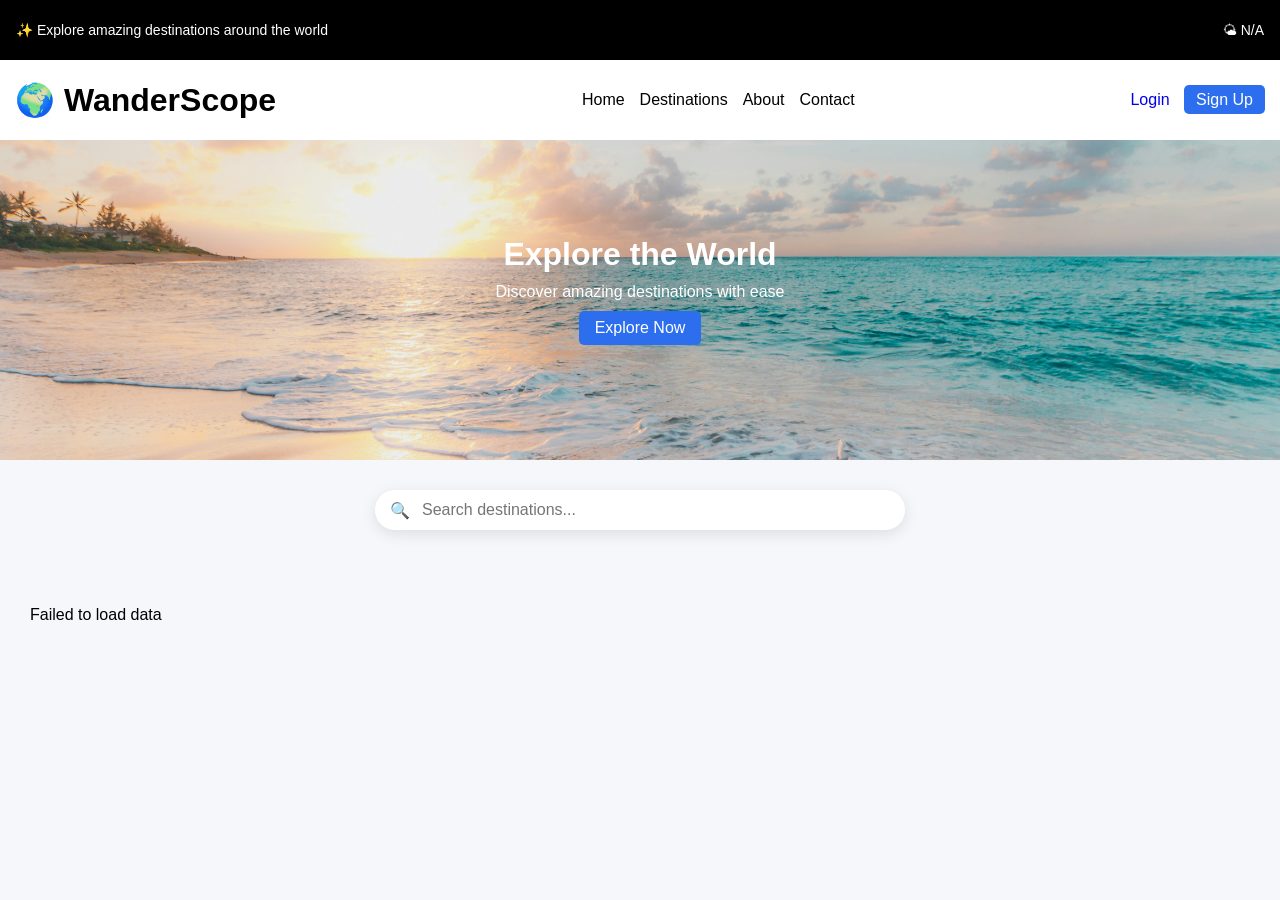
==== index.html @ 40058226 "contactpage U(close #7)" ====
<!DOCTYPE html>
<html lang="en">
<head>
    <meta charset="UTF-8">
    <meta name="viewport" content="width=device-width, initial-scale=1.0">
    <title>Travel Destination Explorer</title>
    <link rel="stylesheet" href="style.css">
</head>

<body>

<header class="header">

    <div class="top-bar">
        <p>✨ Explore amazing destinations around the world</p>
        <!--<a href="#">Get Started →</a>-->
        <div class="top-info">
        <span id="weatherMini">🌤 --°C</span>
       <!----<span id="timeMini">🕒 --:--</span>-->
    </div>
    </div>

    <div class="nav container">
        <h1 class="logo">🌍 WanderScope</h1>

        <nav>
            <ul class="nav-links">
                <li><a href="#">Home</a></li>
                <li><a href="#">Destinations</a></li>
                <li><a href="#">About</a></li>
                <li><a href="contact.html">Contact</a></li>
            </ul>
        </nav>

        <div class="nav-actions">
            <a href="#" class="login">Login</a>
            <a href="#" class="signup">Sign Up</a>
        </div>
    </div>

</header>
<section class="hero">
  <div class="hero-content">
    <h1>Explore the World</h1>
    <p>Discover amazing destinations with ease</p>
    <a href="#" class="btn">Explore Now</a>
  </div>
</section>
<section class="search">
  <div class="search-box">
    <span class="icon">🔍</span>
    <input type="text" id="searchInput" placeholder="Search destinations...">
  </div>
</section>



<section class="cards" id="cardContainer">
  <!-- Cards from JS -->
</section>


<script src="script.js"></script>

</body>
</html>
---- style.css ----
body {
  margin: 0;
  font-family: Arial, sans-serif;
  background: #F5F7FA;
}


.top-bar {
  background: #000;
  color: #fff;
  display: flex;
  justify-content: space-between;
   align-items: center;
  align-items: center;
  padding: 8px 16px;
  font-size: 14px;
}

.top-bar a {
  color: orange;
  text-decoration: none;
}


.header {
  background: #fff;
}


.nav {
  display: flex;
  justify-content: space-between;
  align-items: center;
  padding: 15px;
}


.logo {
  margin: 0;
}


.nav-links {
  list-style: none;
  display: flex;
  gap: 15px;
}

.nav-links a {
  text-decoration: none;
  color: #000;
}

.nav-links a:hover {
  color: #2C6EED;
}


.nav-actions a {
  margin-left: 10px;
  text-decoration: none;
}

.signup {
  background: #2C6EED;
  color: #fff;
  padding: 6px 12px;
  border-radius: 5px;
}

.hero {
  height: 300px;
  background: url('images/herophoto.jpg') no-repeat center/cover;
  display: flex;
  justify-content: center;
  align-items: center;
  color: #fff;
  text-align: center;
  position: relative;
   padding-bottom: 20px;
}

.hero-content h1 {
  margin: 0;
  font-size: 32px;
}

.hero-content p {
  margin: 10px 0;
}

.btn {
  display: inline-block;
  padding: 8px 16px;
  background: #2C6EED;
  color: #fff;
  text-decoration: none;
  border-radius: 5px;
}


.search {
  display: flex;
  justify-content: center;
   margin: 30px 0;
}

.search-box {
  display: flex;
  align-items: center;
  width: 100%;
  max-width: 500px;
  background: #fff;
  border-radius: 50px;
  padding: 10px 15px;
  box-shadow: 0 4px 15px rgba(0,0,0,0.1);
}

.search-box .icon {
  margin-right: 10px;
  font-size: 16px;
}

.search-box input {
  border: none;
  outline: none;
  flex: 1;
  font-size: 16px;
}
.cards {
  display: grid;
  grid-template-columns: repeat(3, 1fr);
  gap: 20px;
  padding: 30px;
}

.card {
  background: #fff;
  border-radius: 12px;
  overflow: hidden;
  box-shadow: 0 4px 10px rgba(0,0,0,0.1);
  transition: 0.3s;

}

.card:hover {
  transform: translateY(-5px);
}

/* ✅ FIX IMAGE */
.card img {
  width: 100%;
  height: 300px;       /* fixed height */
  object-fit: cover;   /* keeps image proper */
}

/* ✅ FIX HEIGHT */
.card-content {
  padding: 12px;
}

.card h3 {
  margin: 5px 0;
  font-size: 18px;
}

.card p {
  font-size: 13px;
  color: #666;
  margin: 5px 0;
}

/* ✅ BUTTON SMALL */
.card button {
  margin-top: 8px;
  padding: 10px 20px;
  font-size: 13px;
  background: #2C6EED;
  color: #fff;
  border: none;
  border-radius: 5px;
}

.contact-section {
  max-width: 500px;
  margin: 50px auto;
  background: #fff;
  padding: 25px;
  border-radius: 10px;
  box-shadow: 0 4px 10px rgba(0,0,0,0.1);
}

.contact-section h2 {
  text-align: center;
  margin-bottom: 20px;
}

.contact-section form {
  display: flex;
  flex-direction: column;
}

.contact-section input,
.contact-section textarea {
  width: 100%;
  padding: 10px;
  margin: 10px 0;
  border: 1px solid #ddd;
  border-radius: 5px;
  outline: none;
}

.contact-section textarea {
  height: 120px;
  resize: none;
}

.contact-section button {
  margin-top: 10px;
  padding: 10px;
  background: #2C6EED;
  color: white;
  border: none;
  border-radius: 5px;
  cursor: pointer;
}

.contact-section button:hover {
  background: #1f5bd1;
}
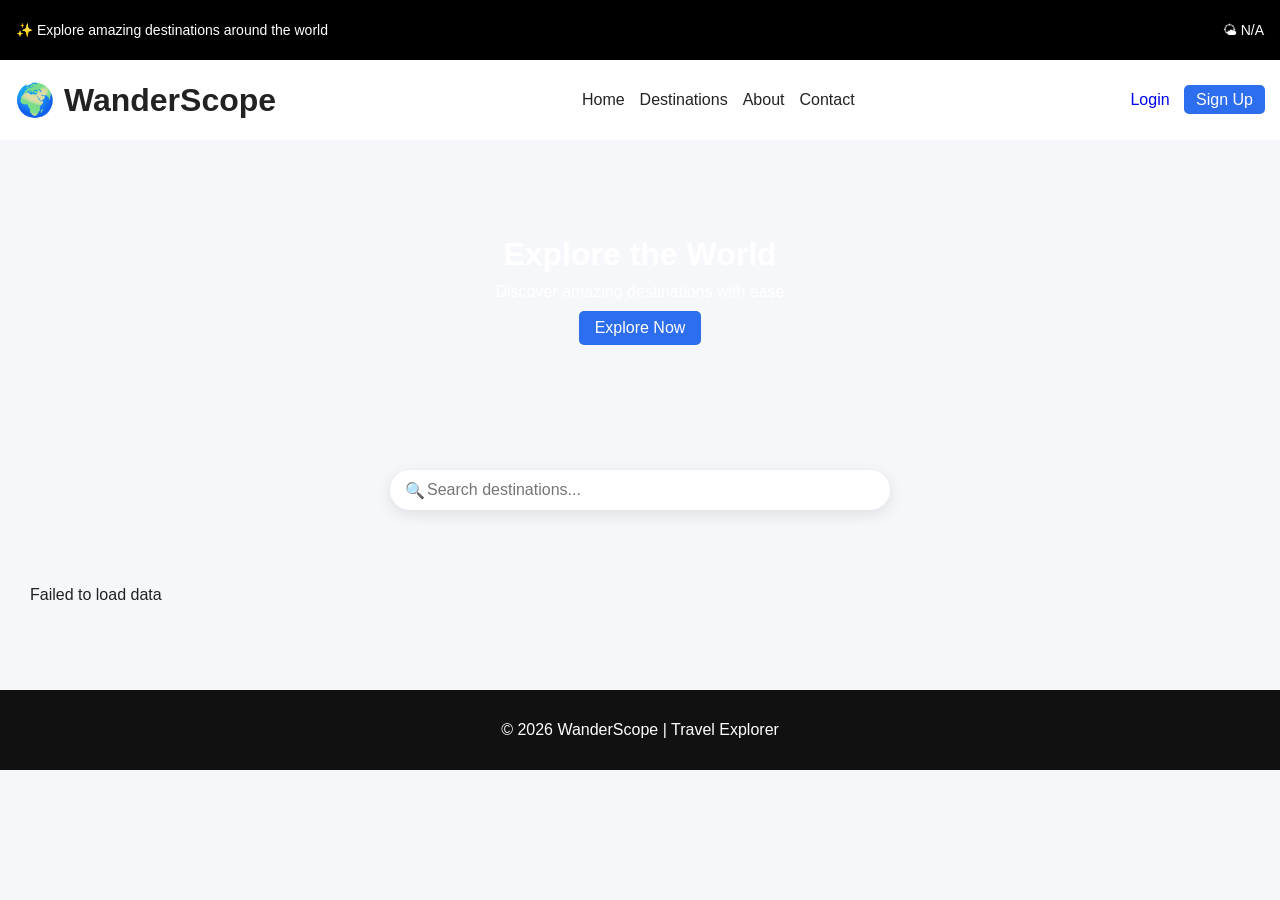
==== commit 4628bda6: "add ui layout" ====
--- a/index.html
+++ b/index.html
@@ -21,22 +21,24 @@
     </div>
 
     <div class="nav container">
-        <h1 class="logo">🌍 WanderScope</h1>
+  <h1 class="logo">🌍 WanderScope</h1>
 
-        <nav>
-            <ul class="nav-links">
-                <li><a href="#">Home</a></li>
-                <li><a href="#">Destinations</a></li>
-                <li><a href="#">About</a></li>
-                <li><a href="contact.html">Contact</a></li>
-            </ul>
-        </nav>
+  <button class="hamburger" id="hamburgerBtn">☰</button>
 
-        <div class="nav-actions">
-            <a href="#" class="login">Login</a>
-            <a href="#" class="signup">Sign Up</a>
-        </div>
-    </div>
+  <nav>
+    <ul class="nav-links" id="navLinks">
+      <li><a href="index.html">Home</a></li>
+      <li><a href="explore.html">Destinations</a></li>
+      <li><a href="about.html">About</a></li>
+      <li><a href="contact.html">Contact</a></li>
+    </ul>
+  </nav>
+
+  <div class="nav-actions">
+    <a href="#" class="login">Login</a>
+    <a href="#" class="signup">Sign Up</a>
+  </div>
+</div>
 
 </header>
 <section class="hero">
@@ -61,6 +63,9 @@
 
 
 <script src="script.js"></script>
+<footer class="footer">
+  <p>© 2026 WanderScope | Travel Explorer</p>
+</footer>
 
 </body>
 </html>
--- a/style.css
+++ b/style.css
@@ -1,45 +1,56 @@
+:root {
+  --primary: #2C6EED;
+  --bg: #F5F7FA;
+  --text: #222;
+  --white: #ffffff;
+  --radius: 12px;
+  --spacing: 16px;
+}
+
+
+
+* {
+  box-sizing: border-box;
+}
+
 body {
   margin: 0;
   font-family: Arial, sans-serif;
-  background: #F5F7FA;
-}
+  background: var(--bg);
+  color: var(--text);
+}
+
 
 
 .top-bar {
   background: #000;
-  color: #fff;
+  color: var(--white);
   display: flex;
   justify-content: space-between;
-   align-items: center;
   align-items: center;
   padding: 8px 16px;
   font-size: 14px;
-}
-
-.top-bar a {
-  color: orange;
-  text-decoration: none;
+  flex-wrap: wrap; 
+  gap: 10px;
 }
 
 
 .header {
-  background: #fff;
-}
-
+  background: var(--white);
+}
 
 .nav {
   display: flex;
   justify-content: space-between;
   align-items: center;
   padding: 15px;
-}
-
+  position: relative;
+}
 
 .logo {
   margin: 0;
 }
 
-
 .nav-links {
   list-style: none;
   display: flex;
@@ -48,13 +59,12 @@
 
 .nav-links a {
   text-decoration: none;
-  color: #000;
+  color: var(--text);
 }
 
 .nav-links a:hover {
-  color: #2C6EED;
-}
-
+  color: var(--primary);
+}
 
 .nav-actions a {
   margin-left: 10px;
@@ -62,11 +72,21 @@
 }
 
 .signup {
-  background: #2C6EED;
-  color: #fff;
+  background: var(--primary);
+  color: var(--white);
   padding: 6px 12px;
   border-radius: 5px;
 }
+
+
+.hamburger {
+  display: none;
+  font-size: 26px;
+  background: none;
+  border: none;
+  cursor: pointer;
+}
+
 
 .hero {
   height: 300px;
@@ -74,10 +94,9 @@
   display: flex;
   justify-content: center;
   align-items: center;
-  color: #fff;
+  color: var(--white);
   text-align: center;
-  position: relative;
-   padding-bottom: 20px;
+  padding: 20px;
 }
 
 .hero-content h1 {
@@ -92,8 +111,8 @@
 .btn {
   display: inline-block;
   padding: 8px 16px;
-  background: #2C6EED;
-  color: #fff;
+  background: var(--primary);
+  color: var(--white);
   text-decoration: none;
   border-radius: 5px;
 }
@@ -102,7 +121,7 @@
 .search {
   display: flex;
   justify-content: center;
-   margin: 30px 0;
+  margin: 30px 0;
 }
 
 .search-box {
@@ -110,15 +129,10 @@
   align-items: center;
   width: 100%;
   max-width: 500px;
-  background: #fff;
+  background: var(--white);
   border-radius: 50px;
   padding: 10px 15px;
   box-shadow: 0 4px 15px rgba(0,0,0,0.1);
-}
-
-.search-box .icon {
-  margin-right: 10px;
-  font-size: 16px;
 }
 
 .search-box input {
@@ -127,6 +141,8 @@
   flex: 1;
   font-size: 16px;
 }
+
+
 .cards {
   display: grid;
   grid-template-columns: repeat(3, 1fr);
@@ -135,26 +151,23 @@
 }
 
 .card {
-  background: #fff;
-  border-radius: 12px;
+  background: var(--white);
+  border-radius: var(--radius);
   overflow: hidden;
   box-shadow: 0 4px 10px rgba(0,0,0,0.1);
   transition: 0.3s;
-
 }
 
 .card:hover {
   transform: translateY(-5px);
 }
 
-/* ✅ FIX IMAGE */
 .card img {
   width: 100%;
-  height: 300px;       /* fixed height */
-  object-fit: cover;   /* keeps image proper */
-}
-
-/* ✅ FIX HEIGHT */
+  height: 300px;
+  object-fit: cover;
+}
+
 .card-content {
   padding: 12px;
 }
@@ -167,26 +180,25 @@
 .card p {
   font-size: 13px;
   color: #666;
-  margin: 5px 0;
-}
-
-/* ✅ BUTTON SMALL */
+}
+
 .card button {
   margin-top: 8px;
   padding: 10px 20px;
   font-size: 13px;
-  background: #2C6EED;
-  color: #fff;
+  background: var(--primary);
+  color: var(--white);
   border: none;
   border-radius: 5px;
 }
+
 
 .contact-section {
   max-width: 500px;
   margin: 50px auto;
-  background: #fff;
+  background: var(--white);
   padding: 25px;
-  border-radius: 10px;
+  border-radius: var(--radius);
   box-shadow: 0 4px 10px rgba(0,0,0,0.1);
 }
 
@@ -207,7 +219,6 @@
   margin: 10px 0;
   border: 1px solid #ddd;
   border-radius: 5px;
-  outline: none;
 }
 
 .contact-section textarea {
@@ -218,8 +229,8 @@
 .contact-section button {
   margin-top: 10px;
   padding: 10px;
-  background: #2C6EED;
-  color: white;
+  background: var(--primary);
+  color: var(--white);
   border: none;
   border-radius: 5px;
   cursor: pointer;
@@ -227,4 +238,67 @@
 
 .contact-section button:hover {
   background: #1f5bd1;
+}
+
+.footer {
+  background: #111;
+  color: white;
+  text-align: center;
+  padding: 15px;
+  margin-top: 40px;
+}
+
+
+@media (max-width: 768px) {
+
+  
+  .cards {
+    grid-template-columns: 1fr;
+    padding: 15px;
+  }
+
+  
+  .nav-links {
+    display: none;
+    position: absolute;
+    top: 60px;
+    right: 10px;
+    background: var(--white);
+    flex-direction: column;
+    padding: 10px;
+    border-radius: 10px;
+    box-shadow: 0 4px 10px rgba(0,0,0,0.2);
+  }
+
+  .nav-links.show {
+    display: flex;
+  }
+
+  .hamburger {
+    display: block;
+  }
+
+  .nav-actions {
+    display: none;
+  }
+
+  
+  .hero {
+    height: auto;
+    padding: 40px 20px;
+  }
+
+  .hero-content h1 {
+    font-size: 24px;
+  }
+
+  
+  .search-box {
+    width: 90%;
+  }
+  .top-bar {
+    flex-direction: column;
+    align-items: flex-start;
+    text-align: left;
+  }
 }
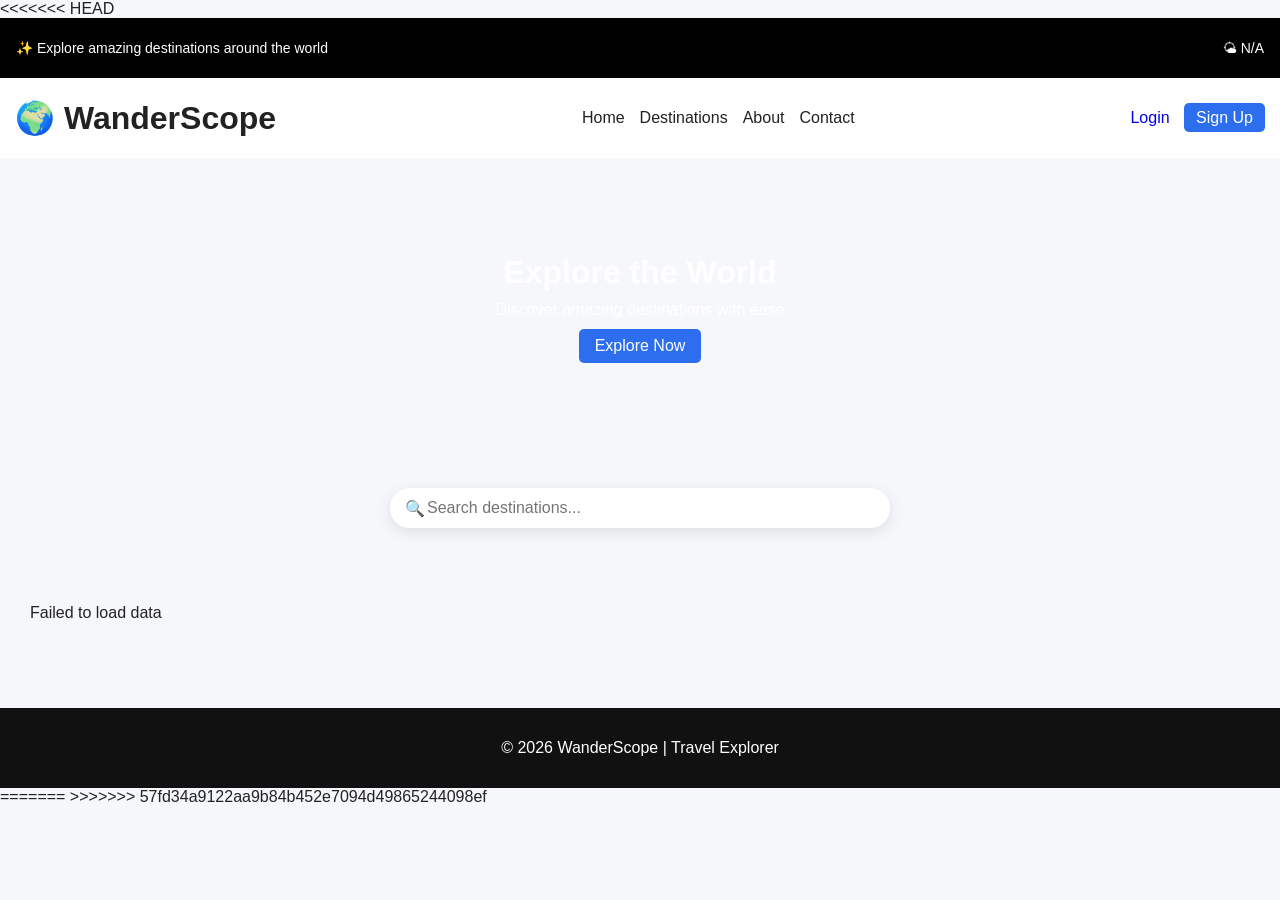
==== commit 7da37423: "resolve merge conflict" ====
--- a/index.html
+++ b/index.html
@@ -1,3 +1,4 @@
+<<<<<<< HEAD
 <!DOCTYPE html>
 <html lang="en">
 <head>
@@ -68,4 +69,6 @@
 </footer>
 
 </body>
-</html>+</html>
+=======
+>>>>>>> 57fd34a9122aa9b84b452e7094d49865244098ef
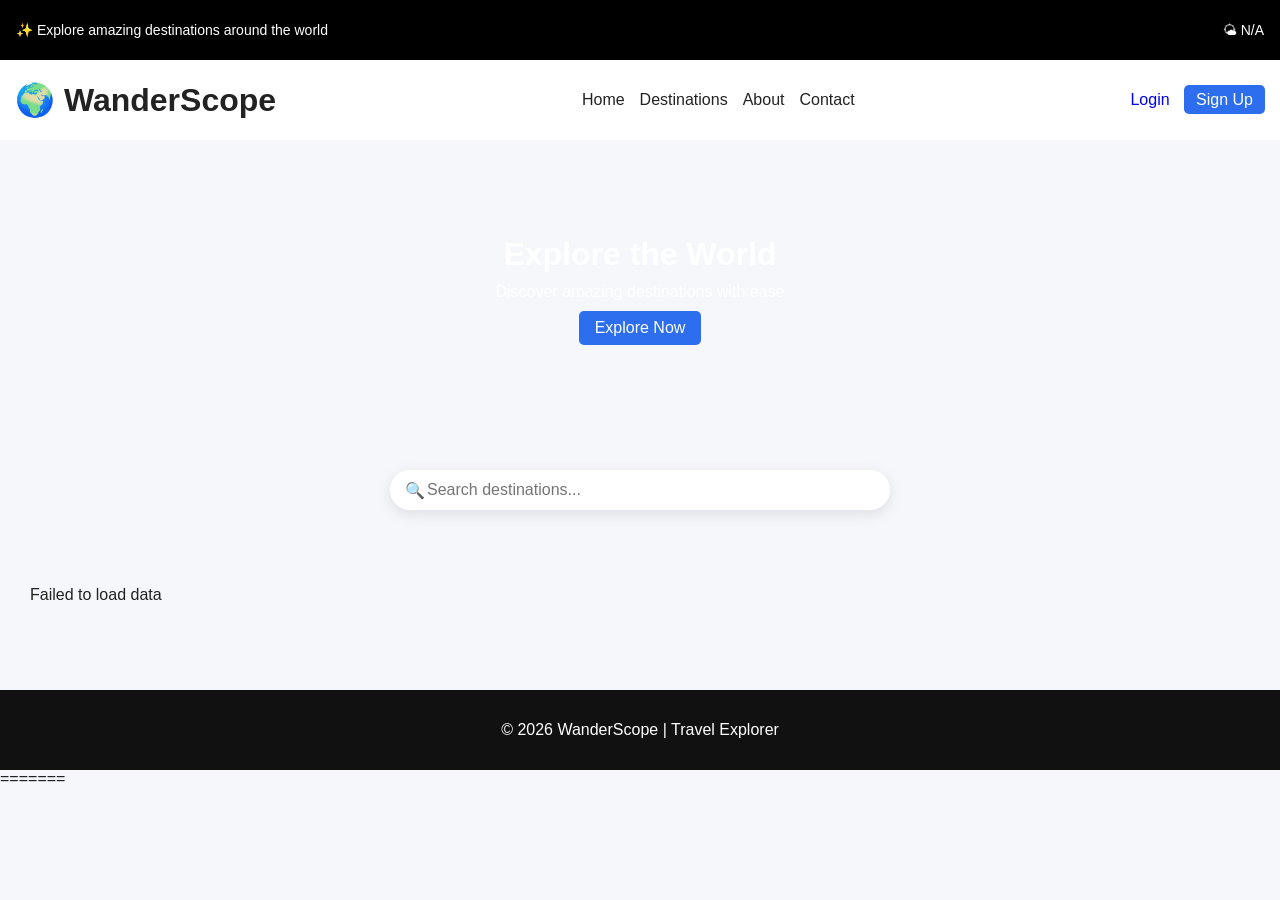
==== commit e92fe78c: "Fix merge conflict in index.html Resolve merge conflict in index.html" ====
--- a/index.html
+++ b/index.html
@@ -1,4 +1,4 @@
-<<<<<<< HEAD
+
 <!DOCTYPE html>
 <html lang="en">
 <head>
@@ -71,4 +71,4 @@
 </body>
 </html>
 =======
->>>>>>> 57fd34a9122aa9b84b452e7094d49865244098ef
+
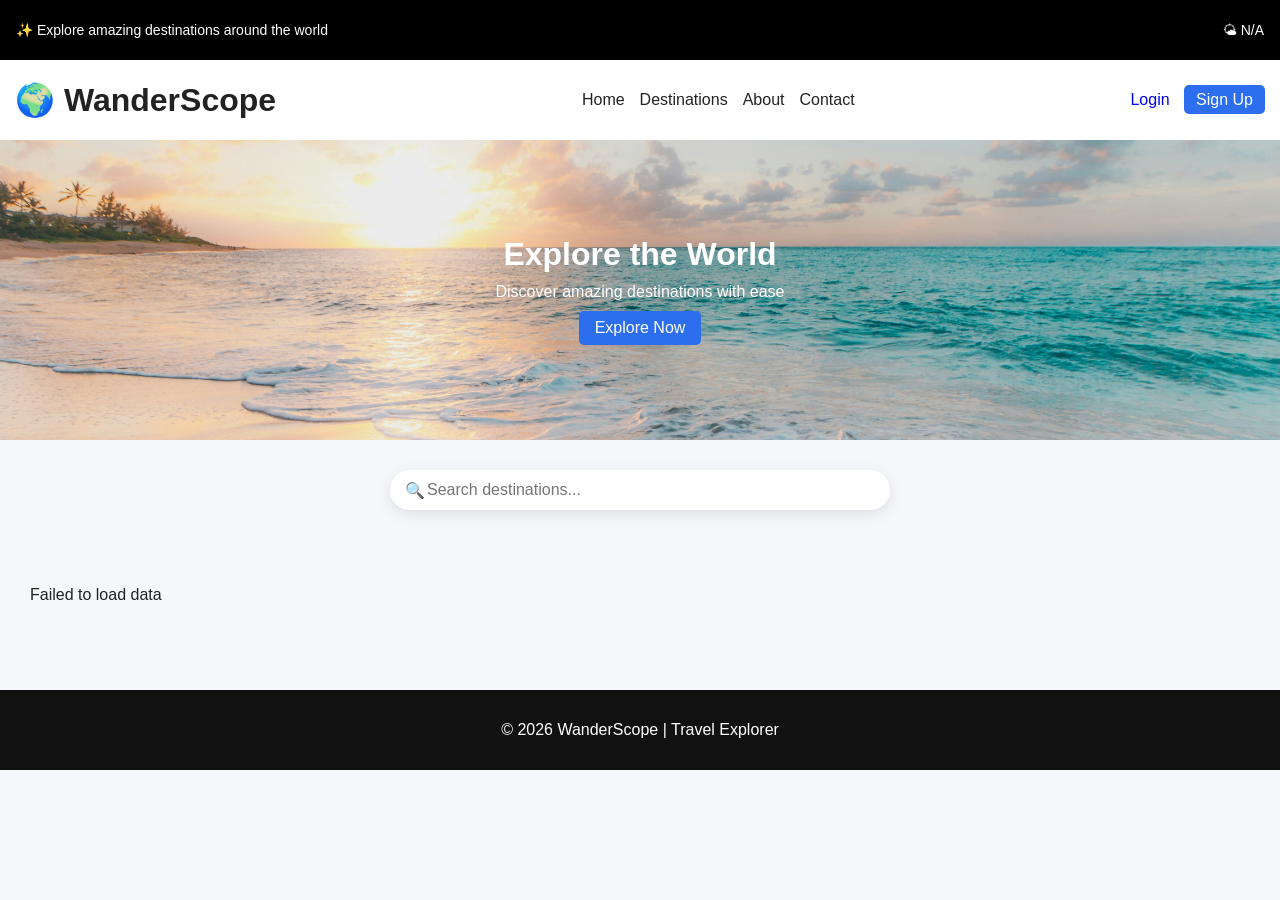
==== commit 2894cd04: "resolve merge conflict 1" ====
--- a/index.html
+++ b/index.html
@@ -70,5 +70,4 @@
 
 </body>
 </html>
-=======
 
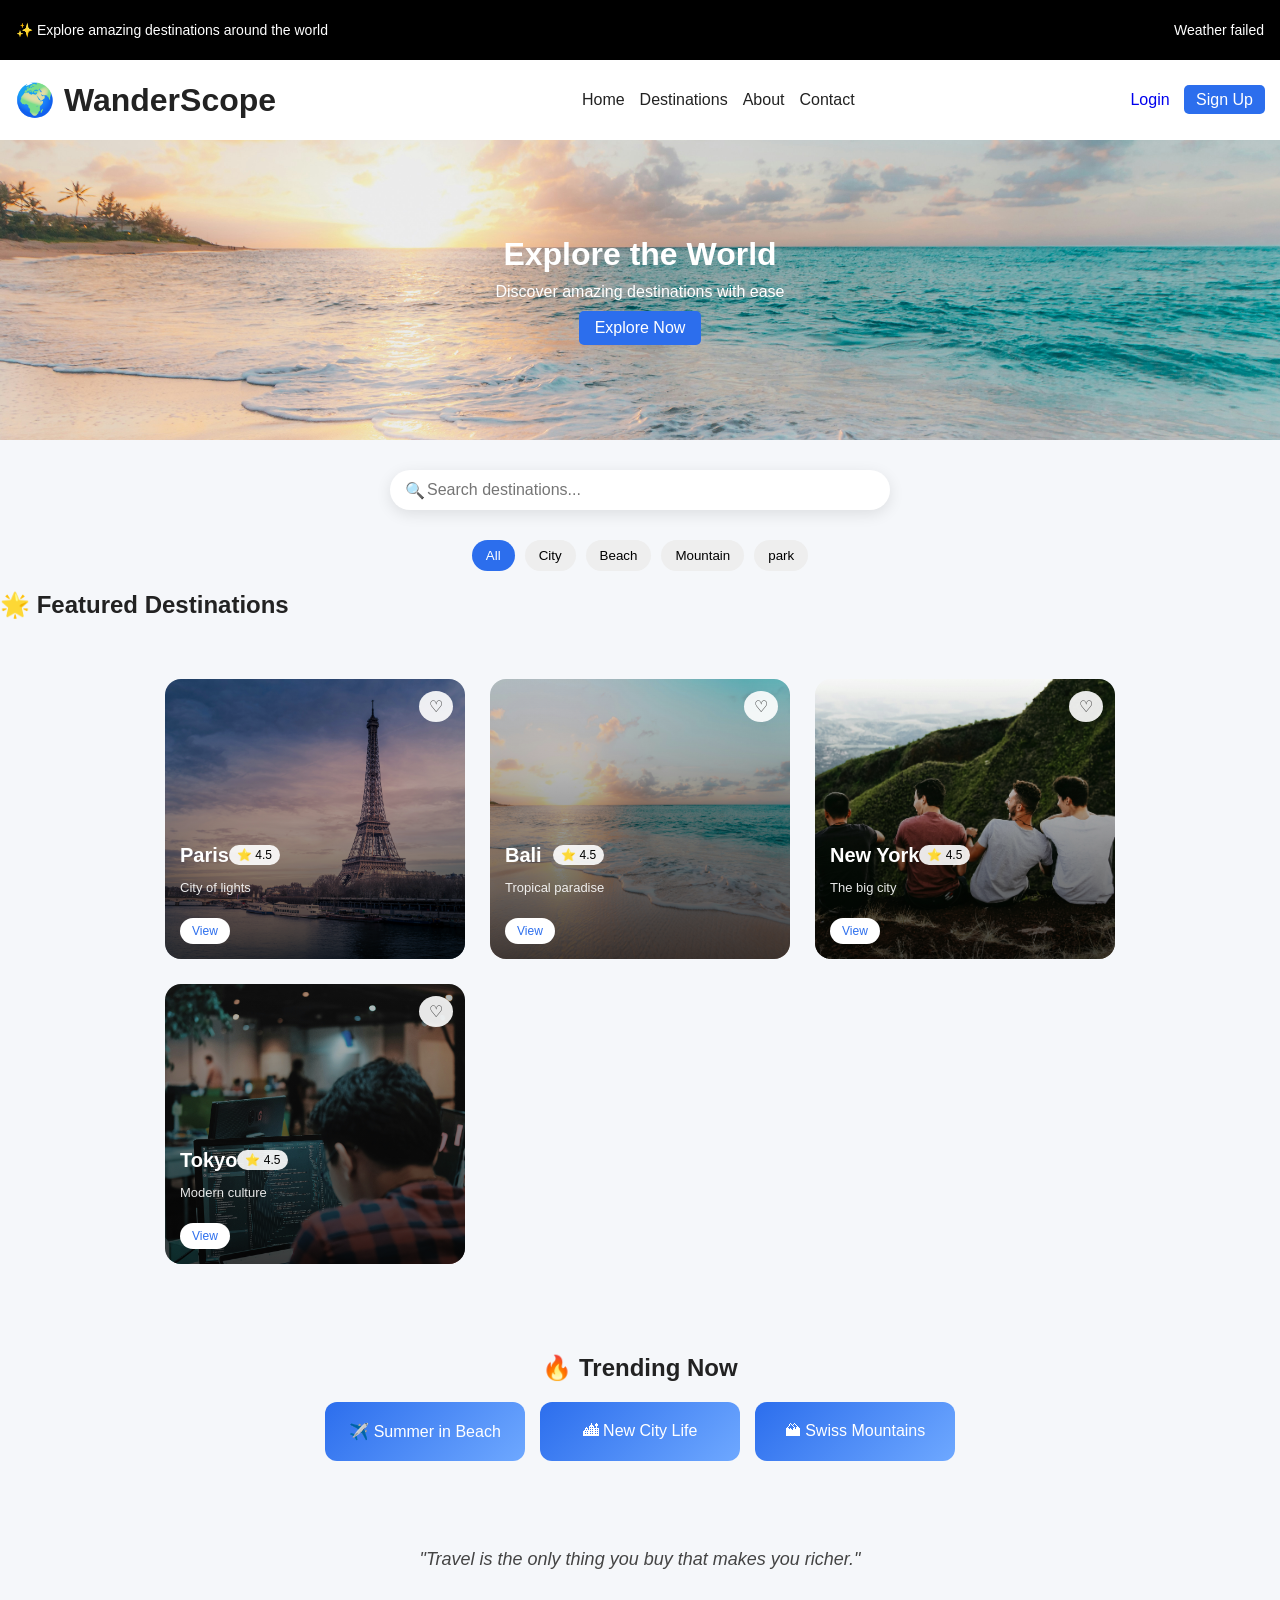
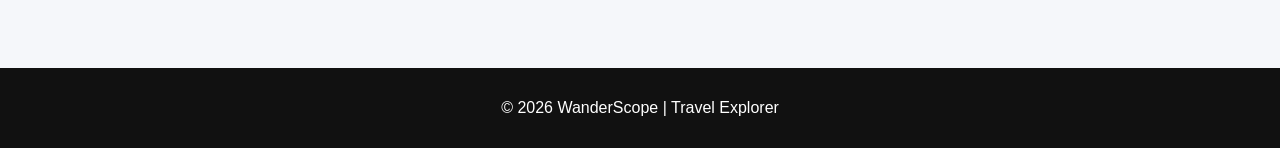
==== commit a15268c8: "updated all pege and Add new js file" ====
--- a/index.html
+++ b/index.html
@@ -1,4 +1,3 @@
-
 <!DOCTYPE html>
 <html lang="en">
 <head>
@@ -22,31 +21,30 @@
     </div>
 
     <div class="nav container">
-  <h1 class="logo">🌍 WanderScope</h1>
+        <h1 class="logo">🌍 WanderScope</h1>
+<button class="hamburger" id="hamburgerBtn">☰</button>
 
-  <button class="hamburger" id="hamburgerBtn">☰</button>
+        <nav>
+            <ul class="nav-links">
+                <li><a href="index.html">Home</a></li>
+                <li><a href="explore.html">Destinations</a></li>
+                <li><a href="about.html">About</a></li>
+                <li><a href="contact.html">Contact</a></li>
+            </ul>
+        </nav>
 
-  <nav>
-    <ul class="nav-links" id="navLinks">
-      <li><a href="index.html">Home</a></li>
-      <li><a href="explore.html">Destinations</a></li>
-      <li><a href="about.html">About</a></li>
-      <li><a href="contact.html">Contact</a></li>
-    </ul>
-  </nav>
-
-  <div class="nav-actions">
-    <a href="#" class="login">Login</a>
-    <a href="#" class="signup">Sign Up</a>
-  </div>
-</div>
+        <div class="nav-actions">
+            <a href="#" class="login">Login</a>
+            <a href="#" class="signup">Sign Up</a>
+        </div>
+    </div>
 
 </header>
 <section class="hero">
   <div class="hero-content">
     <h1>Explore the World</h1>
     <p>Discover amazing destinations with ease</p>
-    <a href="#" class="btn">Explore Now</a>
+    <a href="explore.html" class="btn">Explore Now</a>
   </div>
 </section>
 <section class="search">
@@ -56,18 +54,38 @@
   </div>
 </section>
 
+<div class="filters">
+  <button data-type="all" class="active">All</button>
+  <button data-type="city">City</button>
+  <button data-type="beach">Beach</button>
+  <button data-type="mountain">Mountain</button>
+  <button data-type="park">park</button>
+</div>
 
+<section class="featured">
+  <h2>🌟 Featured Destinations</h2>
+  <div class="cards" id="featuredContainer"></div>
+</section>
+<section class="trending">
+  <h2>🔥 Trending Now</h2>
 
-<section class="cards" id="cardContainer">
-  <!-- Cards from JS -->
+  <div class="trending-cards">
+    <div class="trend" onclick="goToExplore('beach')">✈️ Summer in Beach</div>
+    <div class="trend" onclick="goToExplore('city')">🏙 New City Life</div>
+    <div class="trend" onclick="goToExplore('mountain')">🏔 Swiss Mountains</div>
+  </div>
+</section>
+<section class="quote">
+  <p id="quoteText">"Travel is the only thing you buy that makes you richer."</p>
 </section>
 
 
-<script src="script.js"></script>
+
+<script src="home.js"></script>
+
 <footer class="footer">
   <p>© 2026 WanderScope | Travel Explorer</p>
 </footer>
 
 </body>
-</html>
-
+</html>
--- a/style.css
+++ b/style.css
@@ -18,6 +18,7 @@
   font-family: Arial, sans-serif;
   background: var(--bg);
   color: var(--text);
+   background: #f5f7fa;
 }
 
 
@@ -142,66 +143,223 @@
   font-size: 16px;
 }
 
-
+.filters {
+  display: flex;
+  justify-content: center;
+  gap: 10px;
+  margin-bottom: 20px;
+}
+
+.filters button {
+  padding: 8px 14px;
+  border: none;
+  border-radius: 20px;
+  background: #eee;
+  cursor: pointer;
+}
+
+.filters button.active {
+  background: #2C6EED;
+  color: white;
+}
+
+/* CARD CONTAINER IMPROVEMENT */
 .cards {
   display: grid;
-  grid-template-columns: repeat(3, 1fr);
-  gap: 20px;
-  padding: 30px;
-}
-
+  grid-template-columns: repeat(auto-fit, minmax(260px, 300px));
+  justify-content: center;
+  gap: 25px;
+  padding: 40px;
+}
+
+/* MODERN CARD */
 .card {
-  background: var(--white);
-  border-radius: var(--radius);
+  position: relative;
+  border-radius: 16px;
   overflow: hidden;
-  box-shadow: 0 4px 10px rgba(0,0,0,0.1);
-  transition: 0.3s;
-}
-
-.card:hover {
-  transform: translateY(-5px);
-}
-
+  cursor: pointer;
+  transition: all 0.3s ease;
+ 
+   width: 100%;
+  max-width: 300px;
+  height: 280px; 
+}
+
+
+/* IMAGE FULL COVER */
 .card img {
   width: 100%;
-  height: 300px;
+  height: 100%;
   object-fit: cover;
-}
-
+  transition: 0.4s;
+}
+
+/* DARK OVERLAY */
+.card::after {
+  content: "";
+  position: absolute;
+  inset: 0;
+  background: linear-gradient(to top, rgba(0,0,0,0.7), transparent);
+}
+
+/* CONTENT ON IMAGE */
 .card-content {
-  padding: 12px;
-}
-
+  position: absolute;
+  bottom: 0;
+  color: white;
+  padding: 15px;
+  z-index: 2;
+}
+
+/* TITLE */
 .card h3 {
-  margin: 5px 0;
-  font-size: 18px;
-}
-
+  margin: 0;
+  font-size: 20px;
+}
+
+/* DESCRIPTION */
 .card p {
   font-size: 13px;
-  color: #666;
-}
-
+  opacity: 0.9;
+}
+
+/* BUTTON */
 .card button {
-  margin-top: 8px;
-  padding: 10px 20px;
-  font-size: 13px;
-  background: var(--primary);
-  color: var(--white);
+  margin-top: 10px;
+  padding: 6px 12px;
+  font-size: 12px;
+  background: white;
+  color: #2C6EED;
   border: none;
-  border-radius: 5px;
-}
-
+  border-radius: 20px;
+  cursor: pointer;
+}
+
+/* HOVER EFFECT */
+.card:hover img {
+  transform: scale(1.1);
+}
+
+.card:hover {
+  transform: translateY(-8px);
+}
+
+.trending {
+  padding: 30px;
+  text-align: center;
+}
+
+.trending-cards {
+  display: flex;
+  justify-content: center;
+  gap: 15px;
+  flex-wrap: wrap;
+}
+
+.trend {
+  background: linear-gradient(135deg, #2C6EED, #6ea8ff);
+  color: white;
+  padding: 20px;
+  border-radius: 12px;
+  min-width: 200px;
+  cursor: pointer;
+  transition: 0.3s;
+}
+
+.trend:hover {
+  transform: scale(1.05);
+}
+
+.quote {
+  text-align: center;
+  padding: 40px;
+  font-style: italic;
+  font-size: 18px;
+  color: #444;
+}
+
+
+------Rating-------
+.card-content {
+  position: absolute;
+  bottom: 0;
+  width: 100%;
+  padding: 15px;
+  color: white;
+  z-index: 2;
+}
+
+/* top row */
+.card-top {
+  display: flex;
+  justify-content: space-between;
+  align-items: center;
+}
+
+/* rating badge */
+.rating {
+  background: rgba(255,255,255,0.9);
+  color: #000;
+  padding: 3px 8px;
+  border-radius: 10px;
+  font-size: 12px;
+}
+
+/* bottom row */
+.card-bottom {
+  display: flex;
+  justify-content: space-between;
+  align-items: center;
+  margin-top: 10px;
+}
+
+
+/* make card relative */
+.card {
+  position: relative;
+}
+
+/* ❤️ top-right button */
+.heart {
+  position: absolute;
+  top: 12px;
+  right: 12px;
+  background: rgba(255,255,255,0.9);
+  border-radius: 50%;
+  padding: 6px 10px;
+  font-size: 16px;
+  cursor: pointer;
+  z-index: 3;
+  transition: 0.3s;
+}
+
+/* hover effect */
+.heart:hover {
+  background: red;
+  color: white;
+}
+
+
+-----Contact Us Page-------
+container {
+  max-width: 1100px;
+  margin: 0 auto;
+  padding: 0 20px;
+}
 
 .contact-section {
-  max-width: 500px;
-  margin: 50px auto;
-  background: var(--white);
+  max-width: 420px;
+  width: 100%;
+
+  margin: 60px auto;     /* center horizontally */
   padding: 25px;
-  border-radius: var(--radius);
-  box-shadow: 0 4px 10px rgba(0,0,0,0.1);
-}
-
+
+  background: #fff;
+  border: 1px solid #ccc;  /* clean frame */
+    border-radius: 20px;
+
+  display: block;
+}
 .contact-section h2 {
   text-align: center;
   margin-bottom: 20px;
@@ -217,8 +375,11 @@
   width: 100%;
   padding: 10px;
   margin: 10px 0;
-  border: 1px solid #ddd;
-  border-radius: 5px;
+
+  border: 1px solid #ccc;
+  border-radius: 10px;
+
+  font-size: 14px;
 }
 
 .contact-section textarea {
@@ -227,18 +388,34 @@
 }
 
 .contact-section button {
-  margin-top: 10px;
-  padding: 10px;
+  margin-top: 15px;
+  padding: 12px;
   background: var(--primary);
   color: var(--white);
   border: none;
-  border-radius: 5px;
-  cursor: pointer;
+  border-radius: 10px;
+  cursor: pointer;
+  font-size: 15px;
+  transition: 0.3s;
 }
 
 .contact-section button:hover {
   background: #1f5bd1;
-}
+  transform: translateY(-2px);
+}
+
+
+.error {
+  color: red;
+  font-size: 12px;
+  height: 14px;
+}
+
+
+
+
+
+
 
 .footer {
   background: #111;
@@ -255,8 +432,13 @@
   .cards {
     grid-template-columns: 1fr;
     padding: 15px;
-  }
-
+    justify-content: center;
+    justify-items: center;
+  }
+.card {
+    width: 90%;   /* 🔥 important for bubble look */
+    max-width: 320px;
+  }
   
   .nav-links {
     display: none;
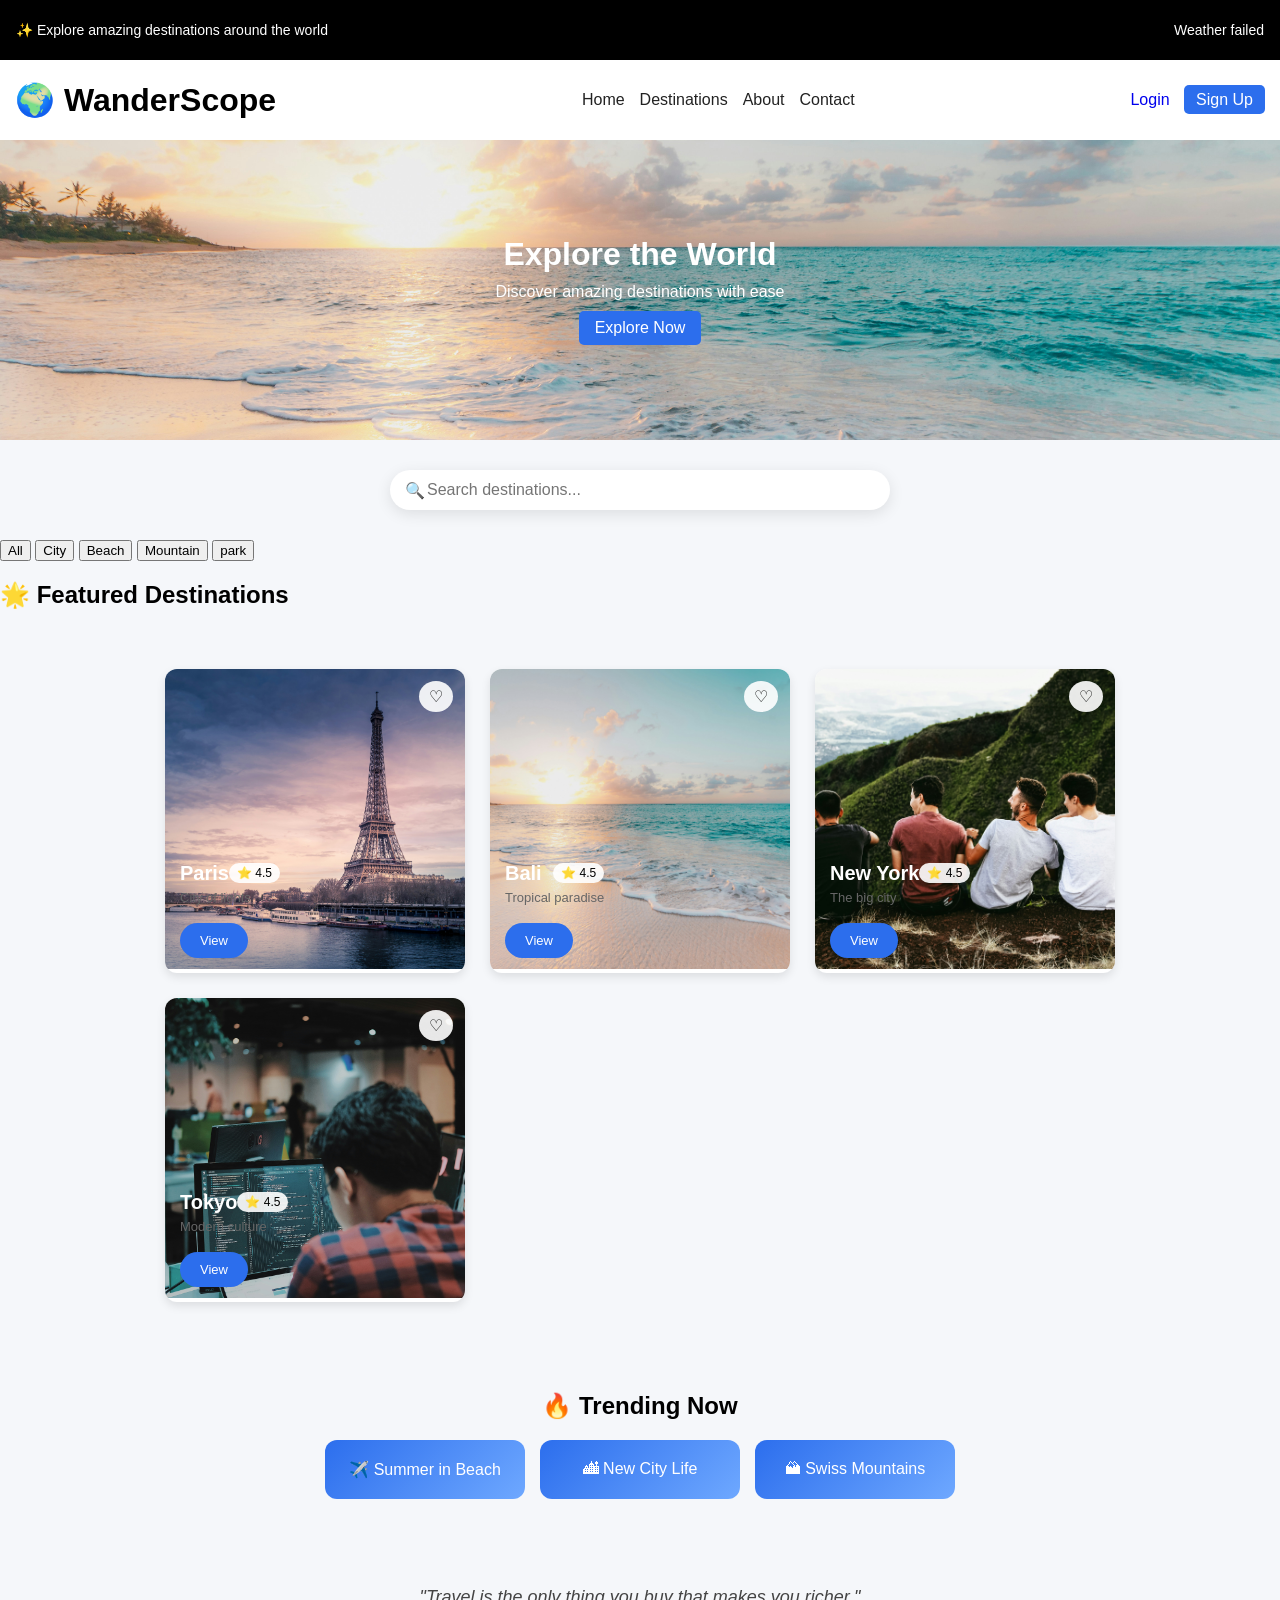
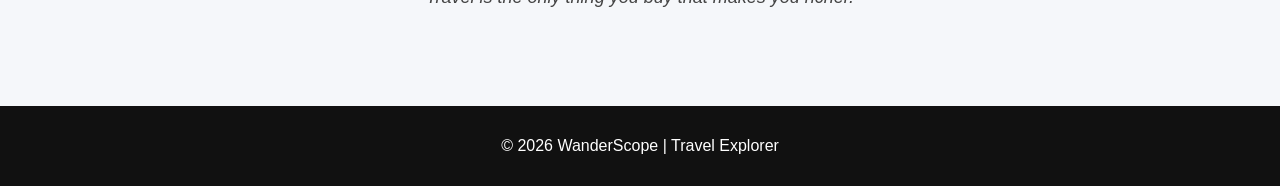
==== commit cc223185: "merge main into feature and resolve conflicts" ====
--- a/index.html
+++ b/index.html
@@ -1,3 +1,4 @@
+
 <!DOCTYPE html>
 <html lang="en">
 <head>
@@ -24,20 +25,20 @@
         <h1 class="logo">🌍 WanderScope</h1>
 <button class="hamburger" id="hamburgerBtn">☰</button>
 
-        <nav>
-            <ul class="nav-links">
-                <li><a href="index.html">Home</a></li>
-                <li><a href="explore.html">Destinations</a></li>
-                <li><a href="about.html">About</a></li>
-                <li><a href="contact.html">Contact</a></li>
-            </ul>
-        </nav>
+  <nav>
+    <ul class="nav-links" id="navLinks">
+      <li><a href="index.html">Home</a></li>
+      <li><a href="explore.html">Destinations</a></li>
+      <li><a href="about.html">About</a></li>
+      <li><a href="contact.html">Contact</a></li>
+    </ul>
+  </nav>
 
-        <div class="nav-actions">
-            <a href="#" class="login">Login</a>
-            <a href="#" class="signup">Sign Up</a>
-        </div>
-    </div>
+  <div class="nav-actions">
+    <a href="#" class="login">Login</a>
+    <a href="#" class="signup">Sign Up</a>
+  </div>
+</div>
 
 </header>
 <section class="hero">
@@ -88,4 +89,5 @@
 </footer>
 
 </body>
-</html>+</html>
+
--- a/style.css
+++ b/style.css
@@ -16,9 +16,7 @@
 body {
   margin: 0;
   font-family: Arial, sans-serif;
-  background: var(--bg);
-  color: var(--text);
-   background: #f5f7fa;
+  background: #F5F7FA;
 }
 
 
@@ -142,28 +140,6 @@
   flex: 1;
   font-size: 16px;
 }
-
-.filters {
-  display: flex;
-  justify-content: center;
-  gap: 10px;
-  margin-bottom: 20px;
-}
-
-.filters button {
-  padding: 8px 14px;
-  border: none;
-  border-radius: 20px;
-  background: #eee;
-  cursor: pointer;
-}
-
-.filters button.active {
-  background: #2C6EED;
-  color: white;
-}
-
-/* CARD CONTAINER IMPROVEMENT */
 .cards {
   display: grid;
   grid-template-columns: repeat(auto-fit, minmax(260px, 300px));
@@ -174,35 +150,23 @@
 
 /* MODERN CARD */
 .card {
-  position: relative;
-  border-radius: 16px;
+  background: #fff;
+  border-radius: 12px;
   overflow: hidden;
-  cursor: pointer;
-  transition: all 0.3s ease;
- 
-   width: 100%;
-  max-width: 300px;
-  height: 280px; 
-}
-
-
-/* IMAGE FULL COVER */
+  box-shadow: 0 4px 10px rgba(0,0,0,0.1);
+  transition: 0.3s;
+
+}
+
+
+/* ✅ FIX IMAGE */
 .card img {
   width: 100%;
-  height: 100%;
-  object-fit: cover;
-  transition: 0.4s;
-}
-
-/* DARK OVERLAY */
-.card::after {
-  content: "";
-  position: absolute;
-  inset: 0;
-  background: linear-gradient(to top, rgba(0,0,0,0.7), transparent);
-}
-
-/* CONTENT ON IMAGE */
+  height: 300px;       /* fixed height */
+  object-fit: cover;   /* keeps image proper */
+}
+
+/* ✅ FIX HEIGHT */
 .card-content {
   position: absolute;
   bottom: 0;
@@ -220,16 +184,17 @@
 /* DESCRIPTION */
 .card p {
   font-size: 13px;
-  opacity: 0.9;
-}
-
-/* BUTTON */
+  color: #666;
+  margin: 5px 0;
+}
+
+/* ✅ BUTTON SMALL */
 .card button {
-  margin-top: 10px;
-  padding: 6px 12px;
-  font-size: 12px;
-  background: white;
-  color: #2C6EED;
+  margin-top: 8px;
+  padding: 10px 20px;
+  font-size: 13px;
+  background: #2C6EED;
+  color: #fff;
   border: none;
   border-radius: 20px;
   cursor: pointer;
@@ -347,18 +312,14 @@
   padding: 0 20px;
 }
 
+
 .contact-section {
-  max-width: 420px;
-  width: 100%;
-
-  margin: 60px auto;     /* center horizontally */
+  max-width: 500px;
+  margin: 50px auto;
+  background: #fff;
   padding: 25px;
-
-  background: #fff;
-  border: 1px solid #ccc;  /* clean frame */
-    border-radius: 20px;
-
-  display: block;
+  border-radius: 10px;
+  box-shadow: 0 4px 10px rgba(0,0,0,0.1);
 }
 .contact-section h2 {
   text-align: center;
@@ -375,11 +336,9 @@
   width: 100%;
   padding: 10px;
   margin: 10px 0;
-
-  border: 1px solid #ccc;
-  border-radius: 10px;
-
-  font-size: 14px;
+  border: 1px solid #ddd;
+  border-radius: 5px;
+  outline: none;
 }
 
 .contact-section textarea {
@@ -388,10 +347,10 @@
 }
 
 .contact-section button {
-  margin-top: 15px;
-  padding: 12px;
-  background: var(--primary);
-  color: var(--white);
+  margin-top: 10px;
+  padding: 10px;
+  background: #2C6EED;
+  color: white;
   border: none;
   border-radius: 10px;
   cursor: pointer;
@@ -483,4 +442,67 @@
     align-items: flex-start;
     text-align: left;
   }
+}
+
+.footer {
+  background: #111;
+  color: white;
+  text-align: center;
+  padding: 15px;
+  margin-top: 40px;
+}
+
+
+@media (max-width: 768px) {
+
+  
+  .cards {
+    grid-template-columns: 1fr;
+    padding: 15px;
+  }
+
+  
+  .nav-links {
+    display: none;
+    position: absolute;
+    top: 60px;
+    right: 10px;
+    background: var(--white);
+    flex-direction: column;
+    padding: 10px;
+    border-radius: 10px;
+    box-shadow: 0 4px 10px rgba(0,0,0,0.2);
+  }
+
+  .nav-links.show {
+    display: flex;
+  }
+
+  .hamburger {
+    display: block;
+  }
+
+  .nav-actions {
+    display: none;
+  }
+
+  
+  .hero {
+    height: auto;
+    padding: 40px 20px;
+  }
+
+  .hero-content h1 {
+    font-size: 24px;
+  }
+
+  
+  .search-box {
+    width: 90%;
+  }
+  .top-bar {
+    flex-direction: column;
+    align-items: flex-start;
+    text-align: left;
+  }
 }
